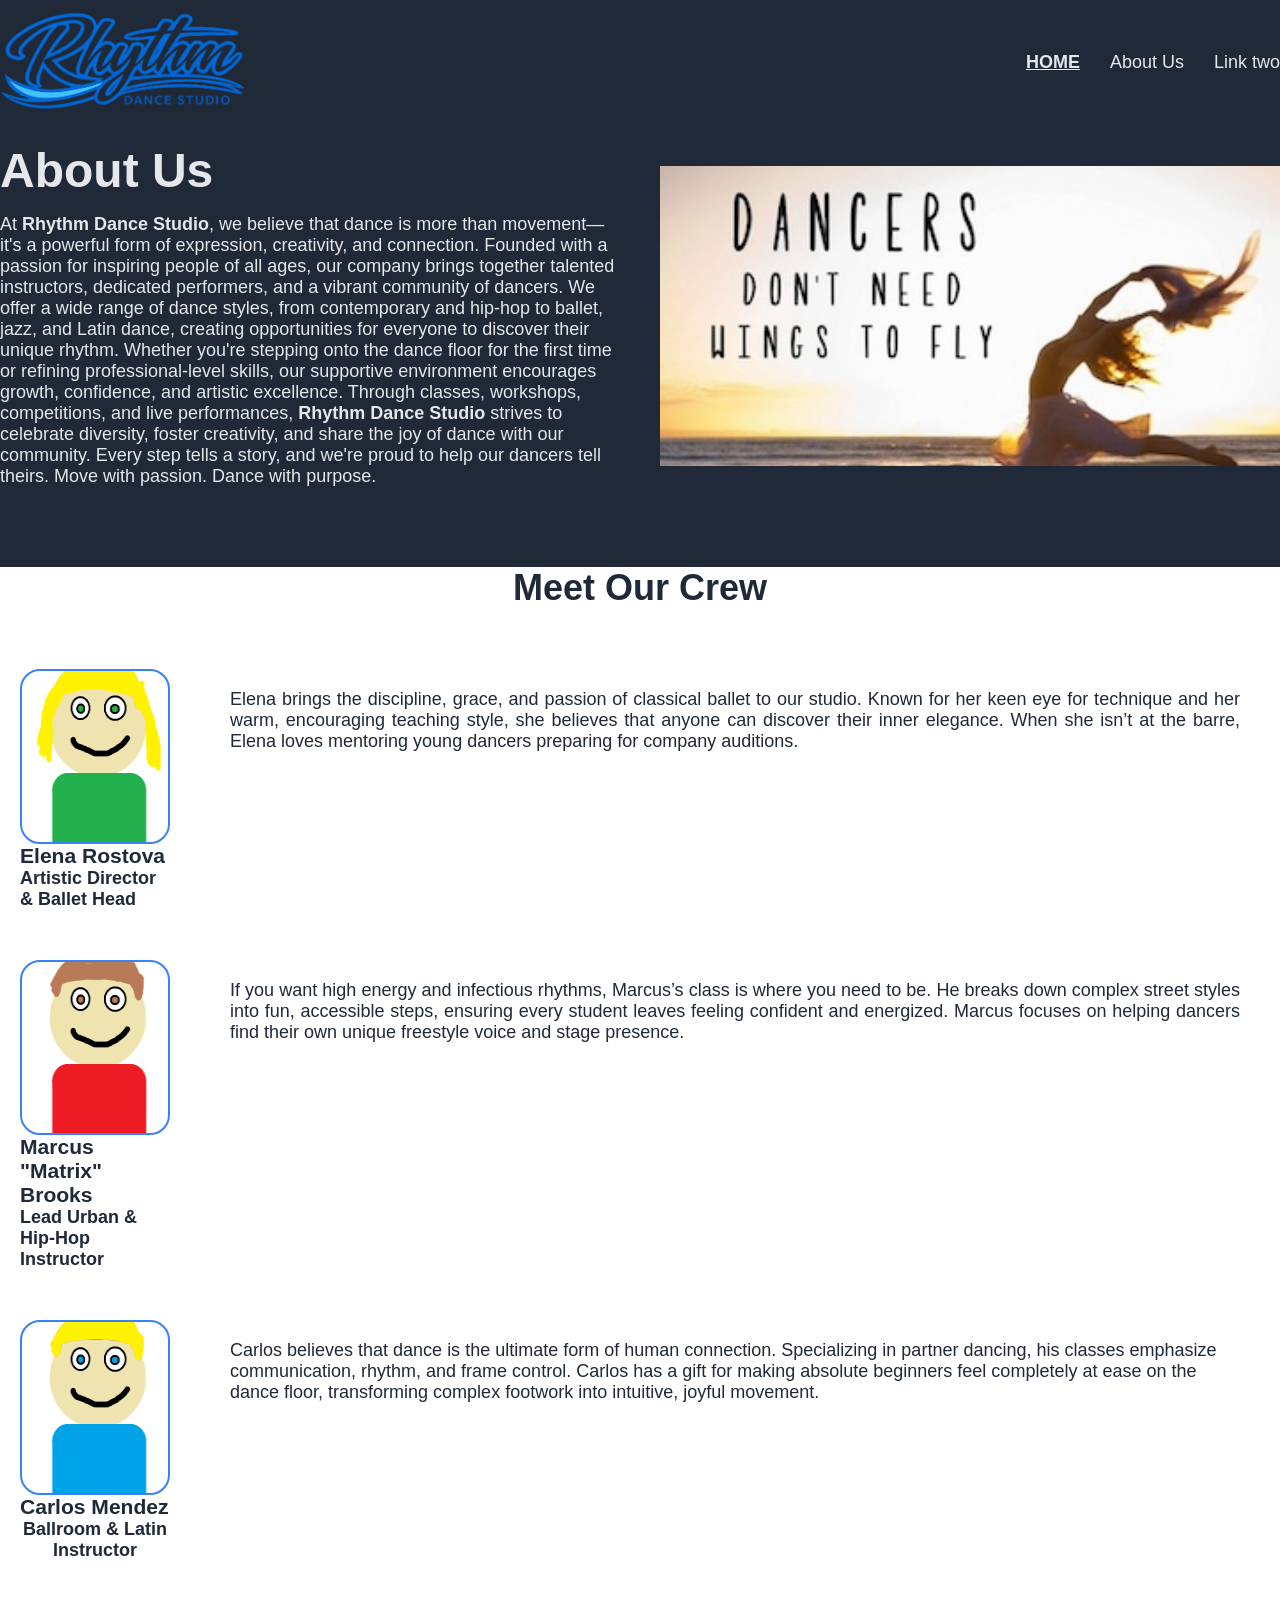
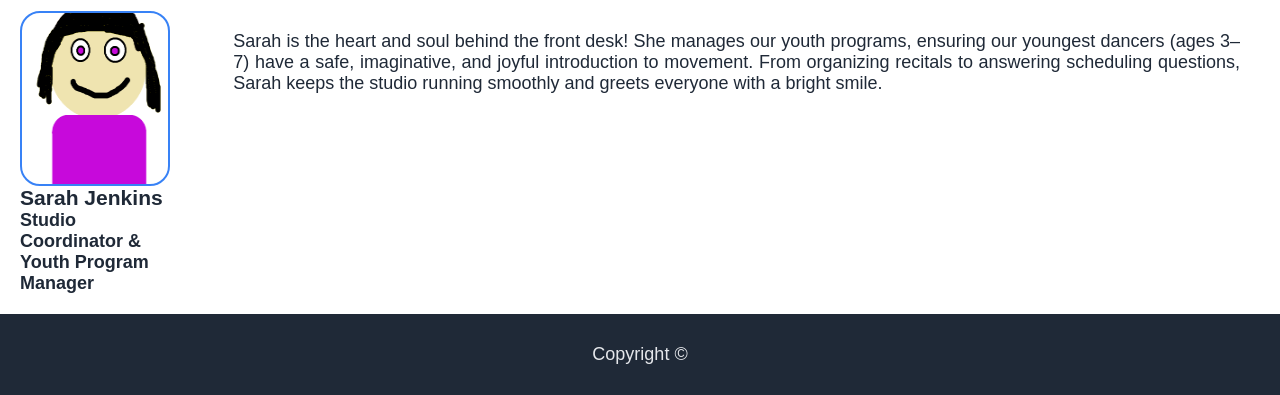
==== pages/aboutus.html @ e25ffa1c "Added About Us Page Important Notes: 1 - Need to see how the page looks with style.css. 2 - Images f" ====
<!doctype html>
<html lang="en">

<head>
    <meta charset="UTF-8" />
    <meta name="viewport" content="width=device-width, initial-scale=1.0" />
    <link rel="stylesheet" href="../css/reset.css" />
    <link rel="stylesheet" href="../css/typography.css" />
    <link rel="stylesheet" href="../css/style.css" />

    <title>About Us | Rythm Dance Studio </title>
</head>

<body>
    <header>
        <nav class="header-navigation">
            <a href="../index.html">
                <img src="../images/logo.png" alt="Rhythm Dance Studio" class="logo">
            </a>
            <ul class="header-links">
                <li><a href="../index.html" class="active">HOME</a></li>
                <li><a href="./aboutus.html">About Us</a></li>
                <li><a href="#">Link two</a></li>
            </ul>
        </nav>

        <section class="header-body">
            <div class="header-body-content">
                <h2 class="header-body-title">About Us</h2>
                <p class="header-body-subtext">At <strong>Rhythm Dance Studio</strong>, we believe that dance is more
                    than movement—it's a powerful form of expression, creativity, and connection.
                    Founded with a passion for inspiring people of all ages, our company brings
                    together talented instructors, dedicated performers, and a vibrant community of dancers.
                    We offer a wide range of dance styles, from contemporary and hip-hop to ballet, jazz, and Latin
                    dance, creating opportunities for everyone to discover their unique rhythm.
                    Whether you're stepping onto the dance floor for the first time or refining professional-level
                    skills, our supportive environment encourages growth, confidence, and artistic excellence.
                    Through classes, workshops, competitions, and live performances, <strong>Rhythm Dance
                        Studio</strong>
                    strives to celebrate diversity, foster creativity, and share the joy of dance with our community.
                    Every step
                    tells a story, and we're proud to help our dancers tell theirs.
                    Move with passion. Dance with purpose. </p>
            </div>
            <div class="header-body-image">
                <img src="../images/dancer.jpeg" alt="Dancers do not need wings to fly">
            </div>

        </section>
    </header>
    <main>

        <section>
            <h2 class="section-title">Meet Our Crew</h2>
            <ul class="bio-list">
                <li class="bio-item">
                    <div class="bio-header">
                        <img class="bio-picture" src="../images/Testing/Picture Example 3.png"
                            alt="Elena Rostova's Picture">

                        <h3>Elena Rostova</h3>
                        <h4>Artistic Director & Ballet Head</h4>
                    </div>
                    <div class="bio-text">
                        <p class="bio">Elena brings the discipline, grace, and passion of classical ballet to our
                            studio.
                            Known for her
                            keen eye for technique and her warm, encouraging teaching style, she believes that anyone
                            can
                            discover their inner elegance. When she isn’t at the barre, Elena loves mentoring young
                            dancers
                            preparing for company auditions.</p>
                    </div>
                </li>
                <li class="bio-item">
                    <div class="bio-header">

                        <img class="bio-picture" src="../images/Testing/Picture Example 1.png"
                            alt="Marcus 'Matrix' Brooks's Picture">

                        <h3>Marcus "Matrix" Brooks</h3>
                        <h4>Lead Urban & Hip-Hop Instructor</h4>
                    </div>
                    <div class="bio-text">
                        <p class="bio">If you want high energy and infectious rhythms, Marcus’s class is where you
                            need to
                            be. He breaks
                            down complex street styles into fun, accessible steps, ensuring every student leaves
                            feeling
                            confident and energized. Marcus focuses on helping dancers find their own unique
                            freestyle voice
                            and stage presence.</p>
                    </div>
                </li>
                <li class="bio-item">
                    <div class="bio-header">
                        <img class="bio-picture" src="../images/Testing/Picture Example 2.png"
                            alt="Carlos Mendez's Picture">
                        <h3 class="name">Carlos Mendez</h3>
                        <h4 class="role">Ballroom & Latin Instructor</h4>
                    </div>
                    <div class="bio-text">
                        <p>Carlos believes that dance is the ultimate form of human connection. Specializing in
                            partner
                            dancing, his classes emphasize communication, rhythm, and frame control. Carlos has a gift
                            for
                            making absolute beginners feel completely at ease on the dance floor, transforming complex
                            footwork into intuitive, joyful movement.</p>
                    </div>
                </li>
                <li class="bio-item">
                    <div class="bio-header">
                        <img class="bio-picture" src="../images/Testing/Picture Example 4.png"
                            alt="Sarah Jenkins's Picture">
                        <h3>Sarah Jenkins</h3>
                        <h4>Studio Coordinator & Youth Program Manager</h4>
                    </div>
                    <div class="bio">
                        <p class="bio-text">Sarah is the heart and soul behind the front desk! She manages our youth
                            programs,
                            ensuring our
                            youngest dancers (ages 3–7) have a safe, imaginative, and joyful introduction to movement.
                            From
                            organizing recitals to answering scheduling questions, Sarah keeps the studio running
                            smoothly
                            and greets everyone with a bright smile.</p>
                    </div>
                </li>
            </ul>
        </section>
    </main>
    <footer class="footer">
        <span class="footer__copyright">Copyright ©</span>
    </footer>
</body>

</html>
---- css/typography.css ----
.section-title {
  font-size: var(--size-bigger);
  font-weight: extra-bold;
  text-align: center;

  margin-bottom: 4rem;

  color: var(--color-text);
}
---- css/style.css ----
.quote-section{
    background-color: var(--color-text-light);
    justify-content:center;
    padding: 10rem;
}

.quote-section .text{
    font-size: var(--size-bigger);
    font-weight: light;
    color: var(--color-text);
    text-align: center;
}
.quote-section .author{
    font-size: var(--size-big);
    color: var(--color-text);
    text-align: right;
}
header {
  background-color: var(--color-text);
  padding: 0 0rem;
}

.header-navigation {
  display: flex;
  justify-content: space-between;
  align-items: center;
}

.logo {
  height: 10rem;
  margin-top: 1rem;
  margin-bottom: 1rem;
}

.header-links {
  display: flex;
  list-style: none;
  gap: 3rem;
}

.header-links a {
  color: var(--color-text-light);
  text-decoration: none;
  font-size: var(--size-normal);
}

.header-links a.active {
  font-weight: bold;
  text-decoration: underline;
}

.header-links a:hover {
  font-weight: bold;
}

.header-body {
  display: flex;
  justify-content: space-between;
  align-items: center;
  gap: 4rem;
  padding: 2rem 0 8rem;
}

.header-body-content {
  flex: 1;
  display: flex;
  flex-direction: column;
  align-items: flex-start;
  gap: 1.6rem;
}

.header-body-title {
  font-size: var(--size-hero);
  font-weight: extra-bold;
  color: var(--color-text-light);
  line-height: 1.1;
}

.header-body-subtext {
  font-size: var(--size-normal);
  color: #e5e7eb;
}

.btn-primary {
  display: inline-block;
  background-color: var(--color-primary);
  color: var(--color-text-light);
  padding: 0.8rem 3.2rem;
  border-radius: 6px;
  text-decoration: none;
  font-size: var(--size-normal);
  font-weight: 700;
  transition: all 0.3s ease;
}

.btn-primary:hover {
  background-color: var(--color-text-light);
  color: var(--color-primary);
}

.header-body-image {
  flex: 1;
  max-height: 300px;
  overflow: hidden;
  border-radius: none;
}

.header-body-image img {
  width: 100%;
  height: 100%;
  object-fit: cover;
}

.feature {
  min-width: 19rem;

  overflow: hidden;
}
.feature img {
  width: 100%;

  object-fit: cover;

  border: 2px solid var(--color-primary);
  border-radius: 10px;
}
.feature figcaption {
  font-size: var(--size-normal);
  text-align: center;
  margin-top: 0.5rem;
}

.feature-list {
  display: flex;
  list-style: none;
  gap: 3rem;
  justify-content: space-around;
}
/* -------------------------------cta - footer----------------------------------- */
.cta {
  display: flex;
  justify-content: space-between;
  align-items: center;

  background-color: var(--color-primary);
  border-radius: 0.5rem;
  color: var(--color-text-light);

  width: fit-content;
  padding: 5rem 10rem;
  margin: 10rem auto 10rem auto;
  font-size: var(--size-normal);
}

.cta__button-container {
  display: flex;
  justify-content: center;
  align-items: center;

  gap: 2rem;
  margin-left: 10rem;
}
.cta__button {
  display: flex;
  justify-content: center;
  align-items: center;

  padding: 1rem 4rem;
  color: var(--color-text-light);
  background-color: var(--color-primary);
  font-size: var(--size-normal);
  font-weight: 700;
  border: 0.3rem solid var(--color-text-light);
  border-radius: 0.7rem;
  cursor: pointer;
}

.footer {
  text-align: center;
  background-color: var(--color-text);

  padding: 3rem 0;
  color: var(--color-text-light);
}

.bio-list {
  list-style: none;
  display: flex;
  flex-direction: column;
  gap: 5rem;
  padding: 2rem;
}

.bio-item {
  display: flex;
  flex-direction: row;
  align-items: flex-start;
  gap: 4rem;
}

.bio{
  text-align: justify;
  font-size: var(--size-normal);
}

.bio-header{
  display: flex;
  flex-direction: column;
  align-items: flex-start;
}

.bio-text {

  justify-content: center;
  align-items: center;
  padding: 2rem;
}

.name{
  text-align: center;
}

.role{
  text-align: center;
}

.bio-picture {
  width: 15rem;
  height: 17.5rem;
  border-radius: 2rem;
  border: 2px solid var(--color-primary);
}
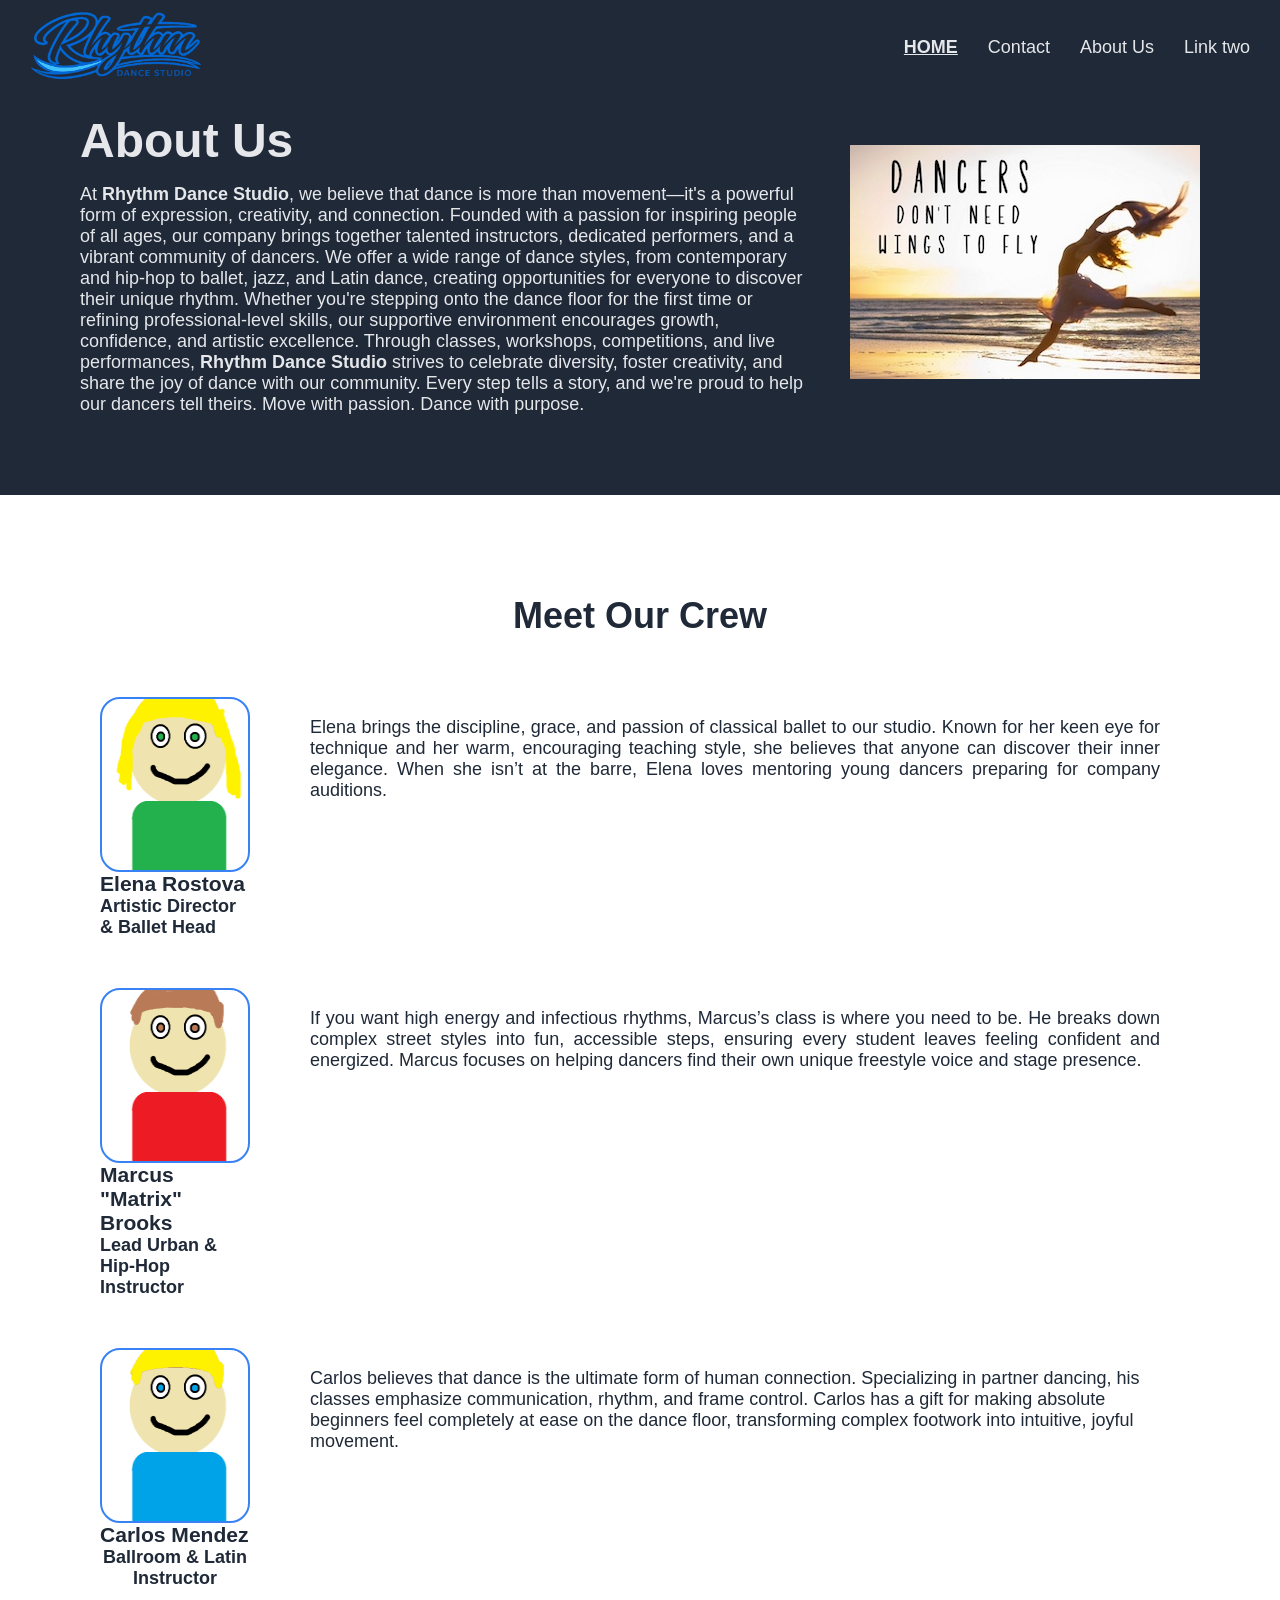
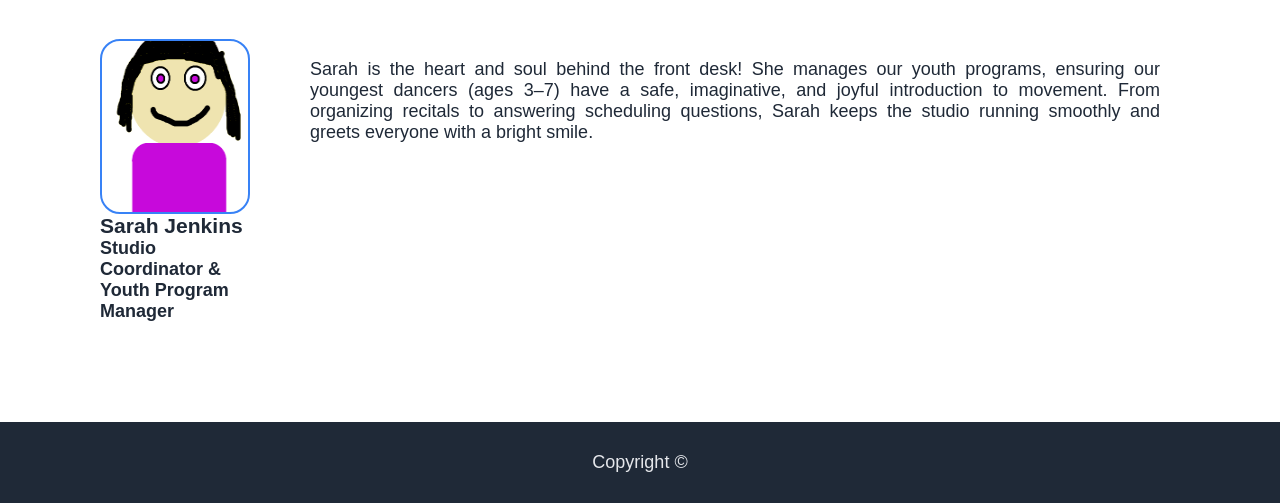
==== commit e85503c7: "Merge branch 'master' into AboutUsPage Added the suggestions Juan made." ====
--- a/pages/aboutus.html
+++ b/pages/aboutus.html
@@ -7,11 +7,12 @@
     <link rel="stylesheet" href="../css/reset.css" />
     <link rel="stylesheet" href="../css/typography.css" />
     <link rel="stylesheet" href="../css/style.css" />
+    <link rel="stylesheet" href="../css/layout.css" />
 
     <title>About Us | Rythm Dance Studio </title>
 </head>
 
-<body>
+<body class="content-width">
     <header>
         <nav class="header-navigation">
             <a href="../index.html">
@@ -19,15 +20,19 @@
             </a>
             <ul class="header-links">
                 <li><a href="../index.html" class="active">HOME</a></li>
+                <li><a href="./contact.html">Contact</a></li>
                 <li><a href="./aboutus.html">About Us</a></li>
                 <li><a href="#">Link two</a></li>
             </ul>
         </nav>
 
-        <section class="header-body">
-            <div class="header-body-content">
-                <h2 class="header-body-title">About Us</h2>
-                <p class="header-body-subtext">At <strong>Rhythm Dance Studio</strong>, we believe that dance is more
+
+    </header>
+    <main class="vertical-column sections-padding">
+        <section class="hero-body">
+            <div class="hero-body-content">
+                <h2 class="hero-body-title">About Us</h2>
+                <p class="hero-body-subtext">At <strong>Rhythm Dance Studio</strong>, we believe that dance is more
                     than movement—it's a powerful form of expression, creativity, and connection.
                     Founded with a passion for inspiring people of all ages, our company brings
                     together talented instructors, dedicated performers, and a vibrant community of dancers.
@@ -47,9 +52,6 @@
             </div>
 
         </section>
-    </header>
-    <main>
-
         <section>
             <h2 class="section-title">Meet Our Crew</h2>
             <ul class="bio-list">
--- a/css/style.css
+++ b/css/style.css
@@ -1,35 +1,57 @@
-.quote-section{
+.quote-section {
     background-color: var(--color-text-light);
     justify-content:center;
     padding: 10rem;
 }
 
-.quote-section .text{
-    font-size: var(--size-bigger);
-    font-weight: light;
-    color: var(--color-text);
-    text-align: center;
-}
-.quote-section .author{
-    font-size: var(--size-big);
-    color: var(--color-text);
-    text-align: right;
-}
-header {
+.quote-section .text {
+  font-size: var(--size-bigger);
+  font-weight: 300;
+  font-style: italic;
+
+  color: var(--color-text);
+  text-align: center;
+}
+.quote-section .author {
+  font-size: var(--size-big);
+  color: var(--color-text);
+  text-align: right;
+}
+
+.hero-body {
+  display: flex;
+  justify-content: space-between;
+  align-items: center;
+
   background-color: var(--color-text);
-  padding: 0 0rem;
+
+  width: 100%;
+
+  gap: 4rem;
+  padding: 2rem 0 8rem;
+
+  @media (max-width: 820px) {
+    flex-direction: column;
+  }
 }
 
 .header-navigation {
   display: flex;
   justify-content: space-between;
   align-items: center;
+
+  background-color: var(--color-text);
+
+  padding: 1rem 3rem;
+
+  @media (max-width: 680px) {
+    flex-direction: column;
+    gap: 2rem;
+  }
 }
 
 .logo {
-  height: 10rem;
-  margin-top: 1rem;
-  margin-bottom: 1rem;
+  height: 7rem;
 }
 
 .header-links {
@@ -50,33 +72,27 @@
 }
 
 .header-links a:hover {
-  font-weight: bold;
-}
-
-.header-body {
-  display: flex;
-  justify-content: space-between;
-  align-items: center;
-  gap: 4rem;
-  padding: 2rem 0 8rem;
-}
-
-.header-body-content {
+  text-decoration: underline;
+}
+
+.hero-body-content {
   flex: 1;
+
   display: flex;
   flex-direction: column;
   align-items: flex-start;
+
   gap: 1.6rem;
 }
 
-.header-body-title {
+.hero-body-title {
   font-size: var(--size-hero);
   font-weight: extra-bold;
   color: var(--color-text-light);
   line-height: 1.1;
 }
 
-.header-body-subtext {
+.hero-body-subtext {
   font-size: var(--size-normal);
   color: #e5e7eb;
 }
@@ -98,23 +114,30 @@
   color: var(--color-primary);
 }
 
-.header-body-image {
+.hero-body-image {
   flex: 1;
-  max-height: 300px;
+  max-height: 30rem;
   overflow: hidden;
-  border-radius: none;
-}
-
-.header-body-image img {
+  border-radius: 20px;
+}
+
+.hero-body-image img {
   width: 100%;
   height: 100%;
   object-fit: cover;
 }
 
 .feature {
-  min-width: 19rem;
-
-  overflow: hidden;
+  min-width: 21rem;
+  max-width: 25rem;
+
+  @media (max-width: 1222px) {
+    max-width: 30rem;
+  }
+
+  @media (max-width: 705px) {
+    max-width: 40rem;
+  }
 }
 .feature img {
   width: 100%;
@@ -132,15 +155,22 @@
 
 .feature-list {
   display: flex;
+  justify-content: center;
+  flex-wrap: wrap;
+
+  width: 100%;
+
+  gap: 2rem;
+
   list-style: none;
-  gap: 3rem;
-  justify-content: space-around;
-}
-/* -------------------------------cta - footer----------------------------------- */
+}
+
 .cta {
   display: flex;
-  justify-content: space-between;
-  align-items: center;
+  justify-content: center;
+  align-items: center;
+
+  gap: 10rem;
 
   background-color: var(--color-primary);
   border-radius: 0.5rem;
@@ -148,19 +178,25 @@
 
   width: fit-content;
   padding: 5rem 10rem;
-  margin: 10rem auto 10rem auto;
-  font-size: var(--size-normal);
-}
-
-.cta__button-container {
-  display: flex;
-  justify-content: center;
-  align-items: center;
-
-  gap: 2rem;
-  margin-left: 10rem;
-}
+
+  font-size: var(--size-normal);
+
+  @media (max-width: 700px) {
+    flex-direction: column;
+    gap: 4rem;
+  }
+}
+
+.cta__content {
+  display: flex;
+  flex-direction: column;
+
+  gap: 1rem;
+}
+
 .cta__button {
+  flex-shrink: 0;
+
   display: flex;
   justify-content: center;
   align-items: center;
@@ -232,3 +268,111 @@
 }
 
 
+.contact-icon {
+  display: inline-block;
+  width: 6rem;
+  height: 6rem;
+
+  transform: scale(1.8);
+
+  background-color: var(--color-primary);
+
+  -webkit-mask-size: contain;
+  mask-size: contain;
+}
+.contact-icon__location {
+  -webkit-mask: url('../images/icons/map-pin.svg') no-repeat center;
+  mask: url('../images/icons/map-pin.svg') no-repeat center;
+}
+.contact-icon__phone {
+  -webkit-mask: url('../images/icons/phone.svg') no-repeat center;
+  mask: url('../images/icons/phone.svg') no-repeat center;
+}
+.contact-icon__email {
+  -webkit-mask: url('../images/icons/mail.svg') no-repeat center;
+  mask: url('../images/icons/mail.svg') no-repeat center;
+}
+
+.contact-card {
+  display: flex;
+  flex-direction: column;
+  align-items: center;
+  justify-content: center;
+
+  min-width: 30rem;
+  flex: 1;
+
+  gap: 1rem;
+
+  padding: 0.5rem 2rem 2.5rem;
+
+  border: 1px solid var(--color-text-light);
+  border-radius: 10px;
+
+  text-align: center;
+}
+.contact-card__title {
+  font-size: var(--size-big);
+  font-weight: 700;
+}
+.contact-card__text {
+  font-size: var(--size-normal);
+  font-style: italic;
+}
+
+.contact-cards {
+  display: flex;
+  justify-content: center;
+  flex-wrap: wrap;
+
+  gap: 2rem;
+
+  list-style: none;
+}
+
+.contact-form-section {
+  gap: 3rem;
+
+  background-color: var(--color-text-light);
+
+  padding-top: 6rem;
+  padding-bottom: 6rem;
+}
+.contact-form-section picture {
+  border: 1px solid var(--color-text);
+  border-radius: 10px;
+  overflow: hidden;
+}
+
+.contact-form {
+  display: flex;
+  flex-direction: column;
+  gap: 2rem;
+
+  padding: 2rem 3rem;
+
+  border: 1px solid var(--color-primary);
+  border-radius: 10px;
+}
+.contact-form .row-elements-equal-size {
+  gap: 1rem;
+}
+.contact-form__message-wrapper {
+  flex: 1;
+}
+.contact-form__message {
+  height: 100%;
+}
+.contact-form .input-with-label {
+  @media (max-width: 820px) {
+    flex: 1;
+    width: 100%;
+  }
+}
+
+.input-with-label {
+  display: flex;
+  flex-direction: column;
+
+  gap: 0.5rem;
+}
--- a/css/layout.css
+++ b/css/layout.css
@@ -0,0 +1,53 @@
+.content-width {
+  max-width: 140rem;
+  margin: 0 auto;
+}
+
+.vertical-column {
+  display: flex;
+  flex-direction: column;
+
+  align-items: center;
+
+  gap: 10rem;
+}
+.vertical-column.contact-page {
+  gap: 3rem;
+}
+
+.sections-padding > section {
+  padding-left: 8rem;
+  padding-right: 8rem;
+}
+.sections-padding + footer {
+  margin-top: 8rem;
+}
+.sections-padding.contact-page + footer {
+  margin-top: 3rem;
+}
+
+.row-elements-equal-size {
+  display: flex;
+}
+.row-elements-equal-size > * {
+  max-width: 50%;
+}
+.row-elements-equal-size img {
+  width: 100%;
+  height: 100%;
+  object-fit: cover;
+}
+.row-elements-equal-size.contact-form-section {
+  @media (max-width: 820px) {
+    flex-direction: column;
+    align-items: center;
+  }
+}
+.row-elements-equal-size.contact-form-section > * {
+  @media (max-width: 820px) {
+    flex-direction: column;
+    align-items: center;
+
+    max-width: 100%;
+  }
+}
